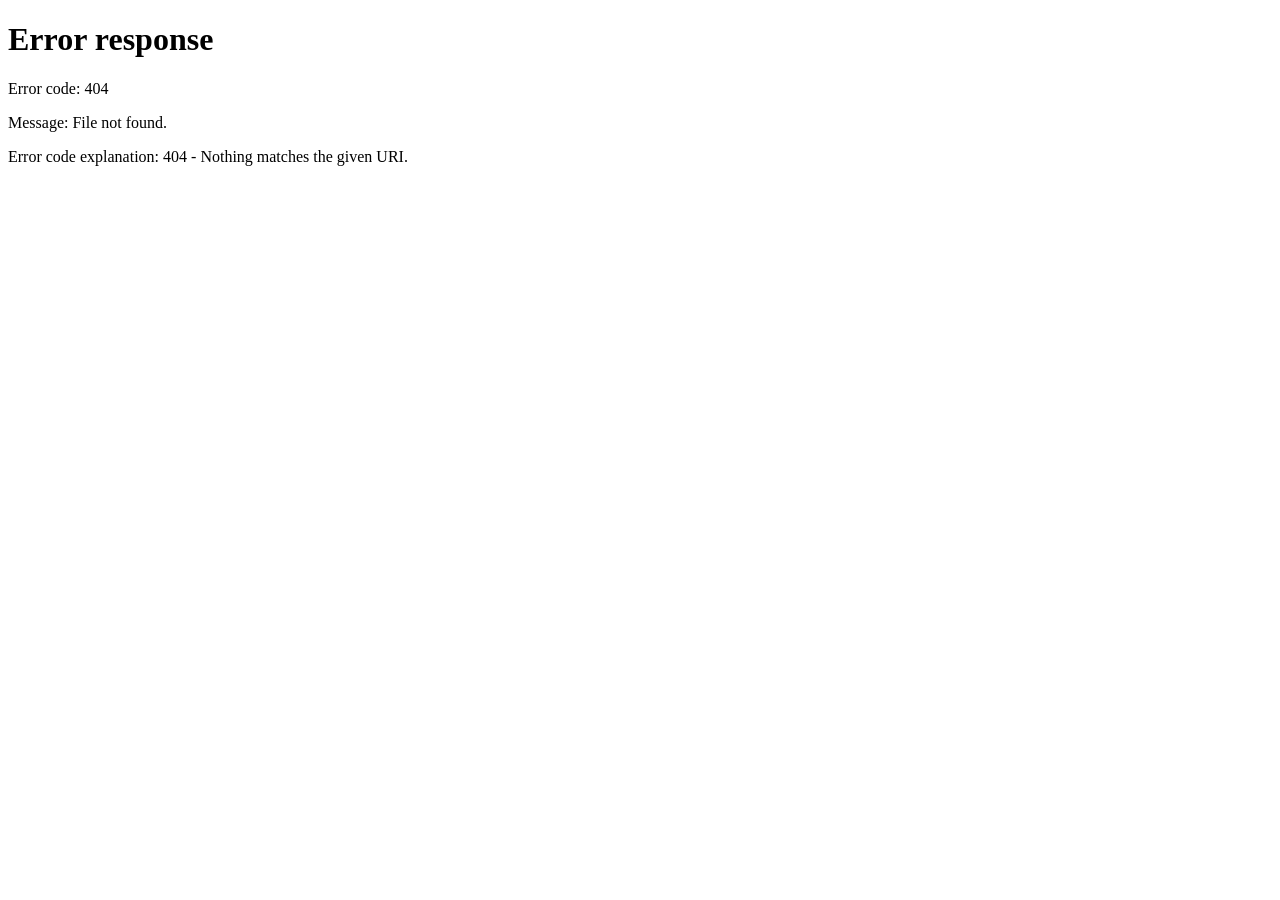
==== index.html @ e016cea4 "init: mybuilding.dev — structure de base - sql/schema.sql : 6 tables (contacts, deals, invoices, quo" ====
<!DOCTYPE html>
<html lang="fr">
<head>
<meta charset="UTF-8">
<meta name="viewport" content="width=device-width, initial-scale=1.0">
<title>mybuilding — Dashboard</title>
</head>
<body>
  <!-- À venir — Dashboard Glass Bento -->
  <script>window.location.href = 'dashboard.html'</script>
</body>
</html>
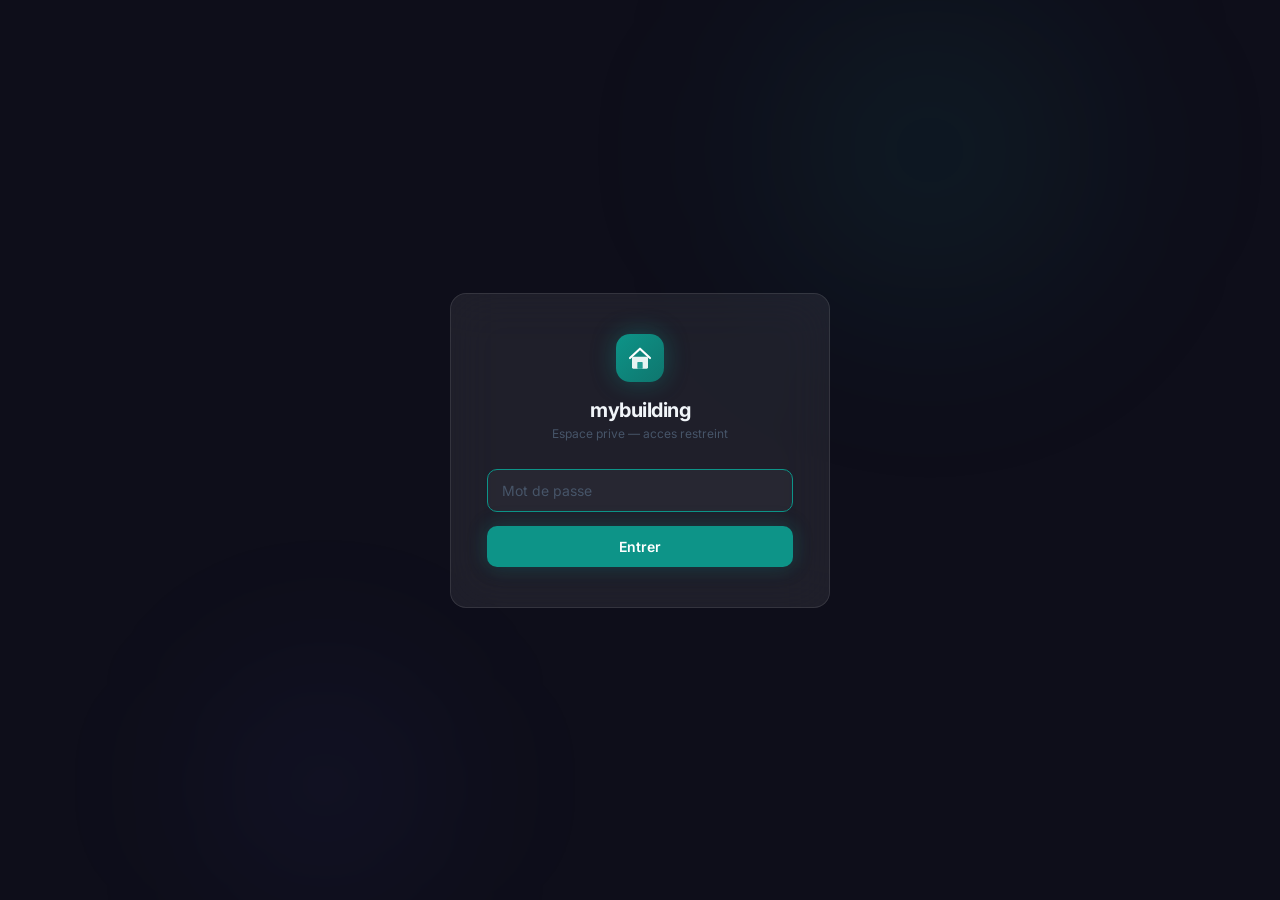
==== commit a4a23fe4: "security: add login page + auth guard on all pages - login.html with glass bento design, SHA-256 pas" ====
--- a/index.html
+++ b/index.html
@@ -6,7 +6,7 @@
 <title>mybuilding — Dashboard</title>
 </head>
 <body>
-  <!-- À venir — Dashboard Glass Bento -->
-  <script>window.location.href = 'dashboard.html'</script>
+<script src="/js/auth.js"></script>
+<script>window.location.href = '/dashboard.html'</script>
 </body>
 </html>
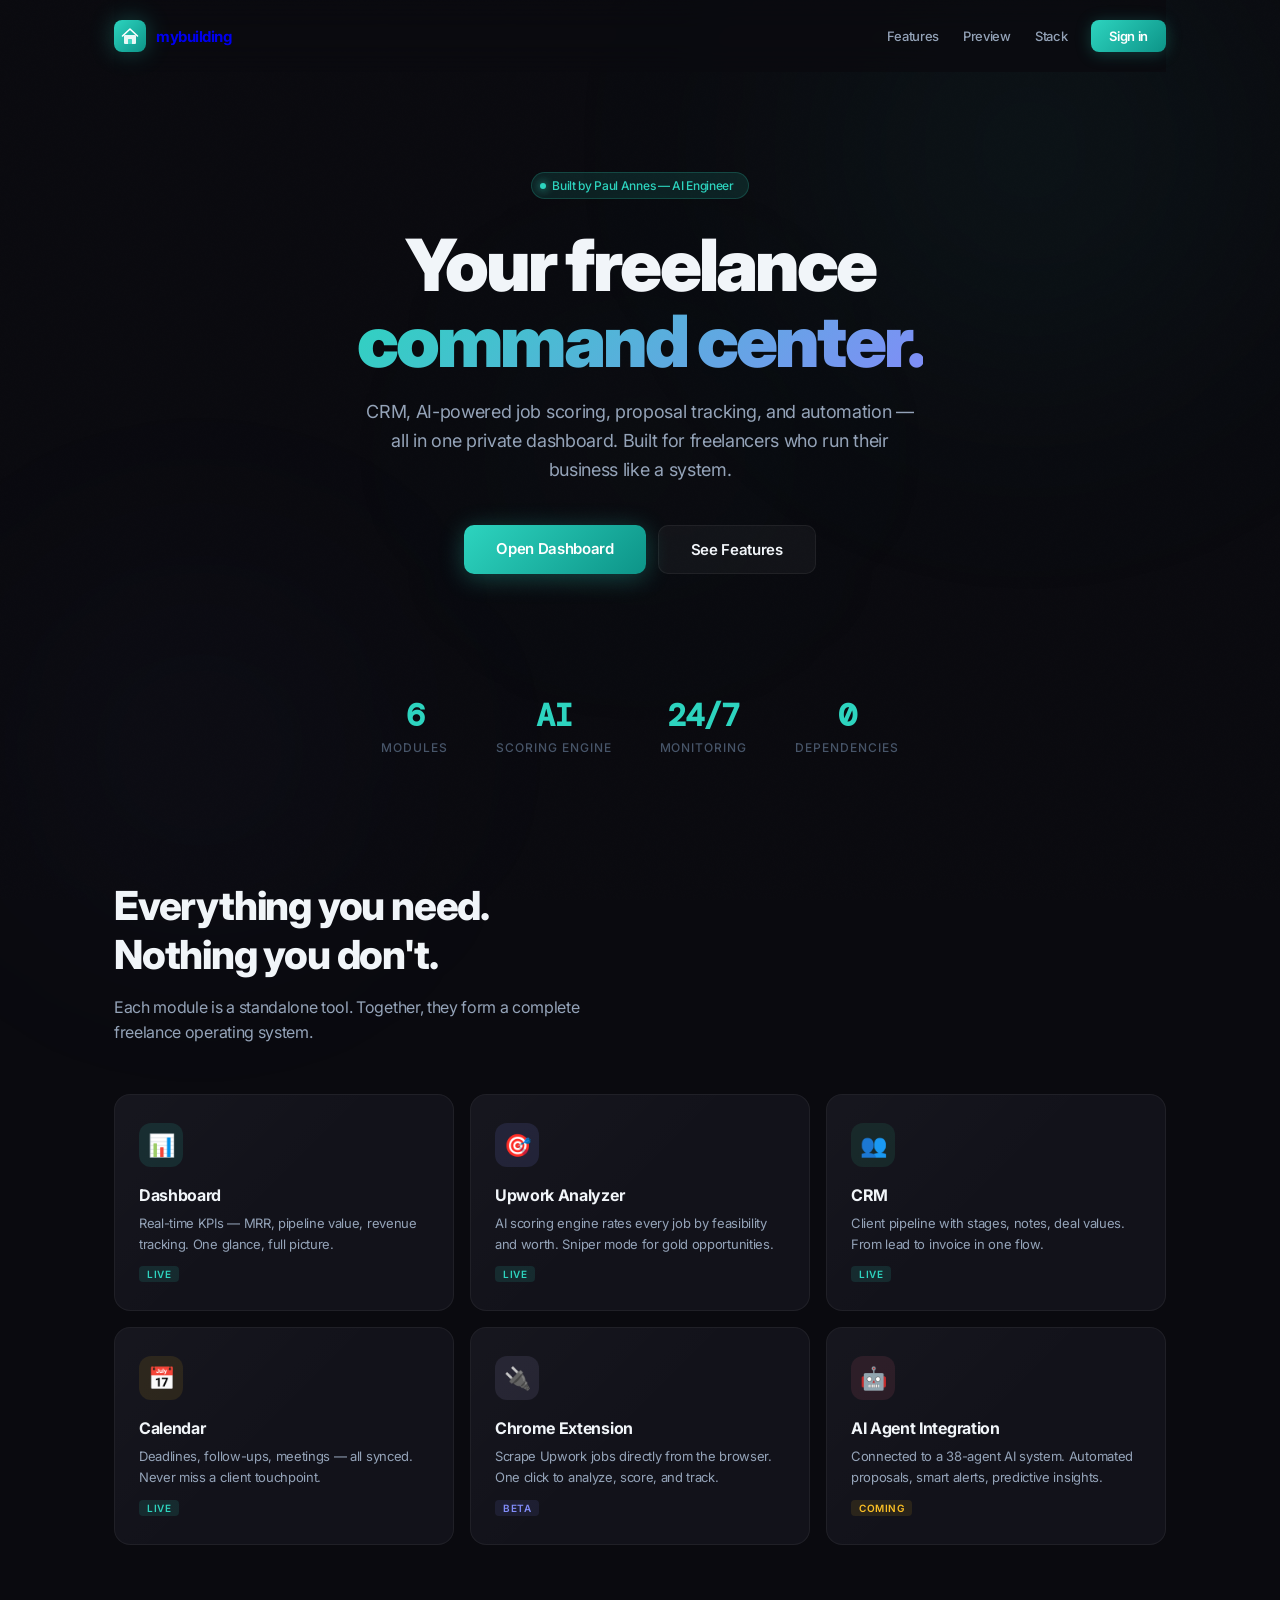
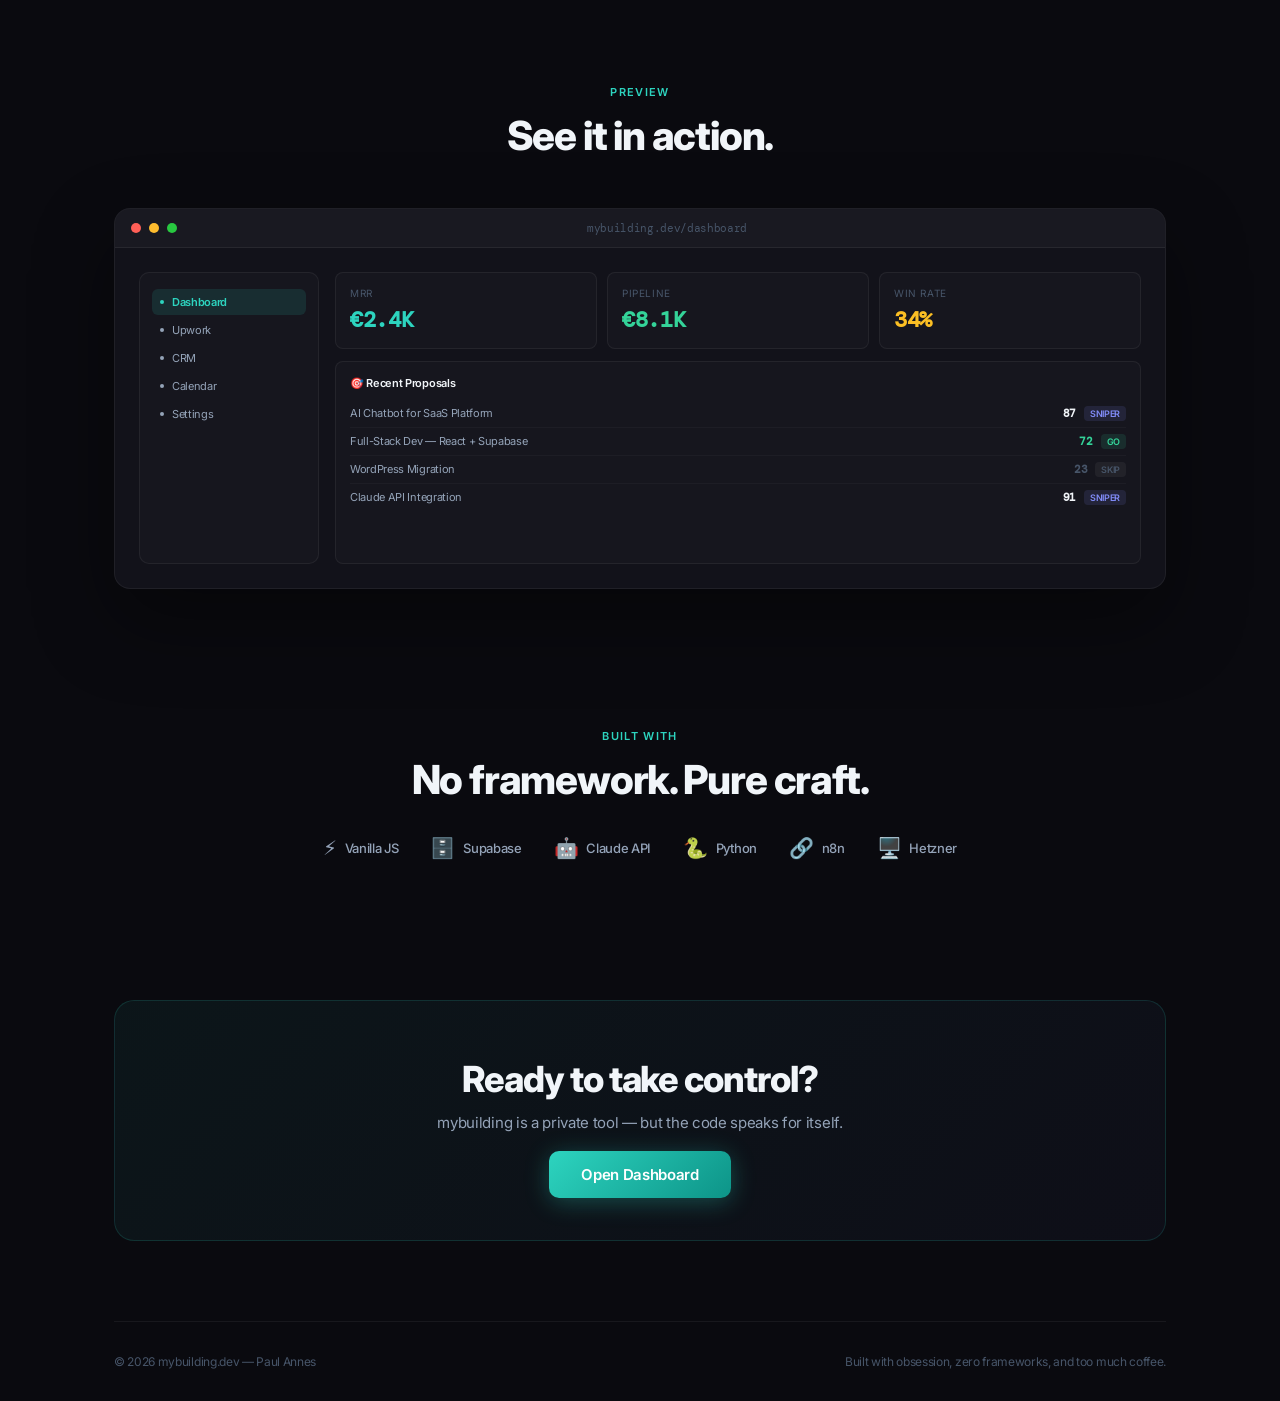
==== commit b2e162ed: "Landing page + nouveau mot de passe + routing public - Ajout landing.html : hero, 6 feature cards, p" ====
--- a/index.html
+++ b/index.html
@@ -1,12 +1,19 @@
 <!DOCTYPE html>
-<html lang="fr">
+<html lang="en">
 <head>
 <meta charset="UTF-8">
 <meta name="viewport" content="width=device-width, initial-scale=1.0">
-<title>mybuilding — Dashboard</title>
+<title>mybuilding — AI-Powered Freelance Suite</title>
 </head>
 <body>
-<script src="/js/auth.js"></script>
-<script>window.location.href = '/dashboard.html'</script>
+<script>
+// If authenticated → dashboard. Otherwise → landing page.
+var HASH = 'ffb56b8d39faa60b53c15957c255c08e977b6fbe96c4ce9dcf1214bf48b91bc2';
+if (sessionStorage.getItem('mb_auth') === HASH) {
+  window.location.href = '/dashboard.html';
+} else {
+  window.location.href = '/landing.html';
+}
+</script>
 </body>
 </html>
